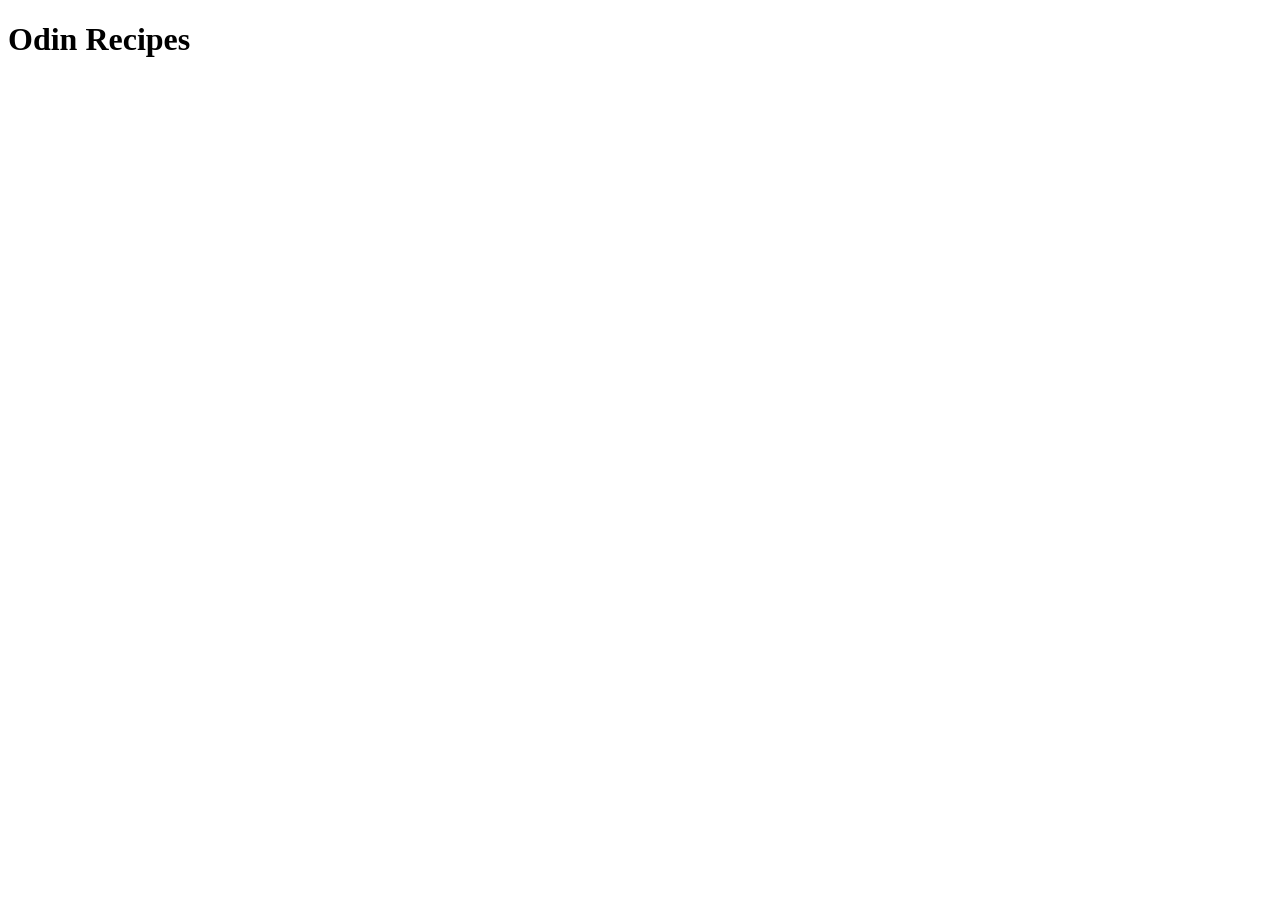
==== index.html @ 8083423e "Iteration 1: Initial Structure Create index.html for the project homepage and add a heading with the" ====
<!doctype html>
<html lang="en">
  <head>
    <meta charset="UTF-8" />
    <meta name="viewport" content="width=device-width, initial-scale=1.0" />
    <title>Odin Recipes</title>
  </head>
  <body>
    <h1>Odin Recipes</h1>
  </body>
</html>
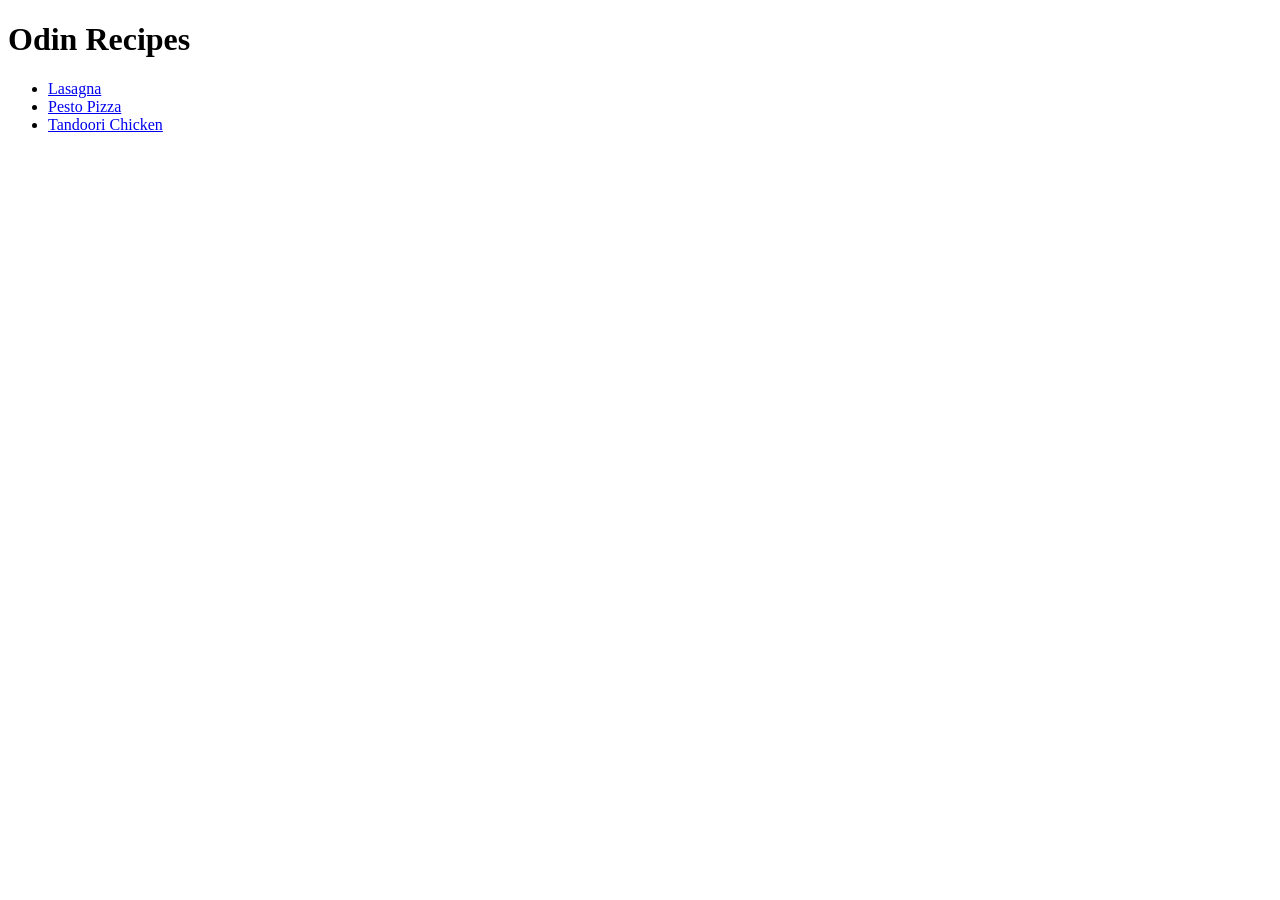
==== commit 72b741cb: "Iteration 4: Add recipes for Pizza and chicken - Create recipe pages for Pizza and chicken - Add ima" ====
--- a/index.html
+++ b/index.html
@@ -7,5 +7,11 @@
   </head>
   <body>
     <h1>Odin Recipes</h1>
+
+    <ul>
+      <li><a href="recipes/lasagna.html">Lasagna</a></li>
+      <li><a href="recipes/pizza.html">Pesto Pizza</a></li>
+      <li><a href="recipes/tandoori-chicken.html">Tandoori Chicken</a></li>
+    </ul>
   </body>
 </html>
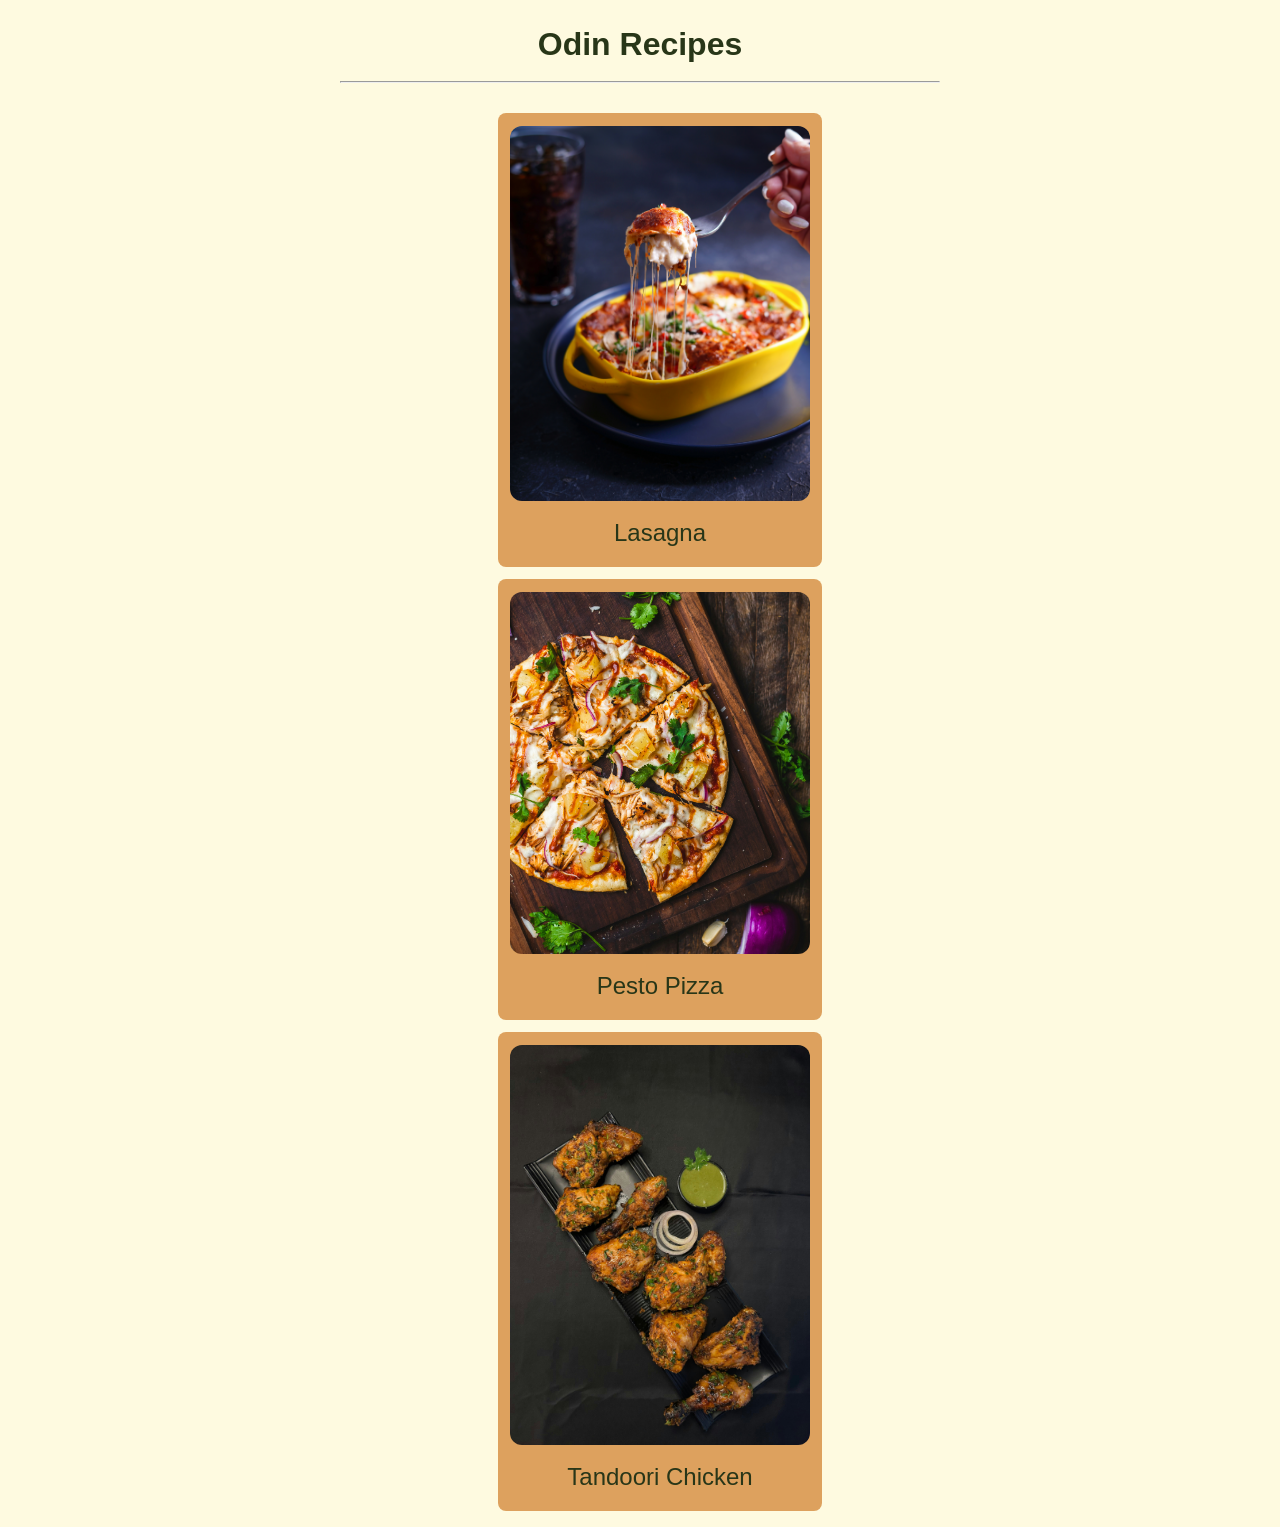
==== commit 1dbdd5d9: "Add styling to odin-recipes - Add classes, divs and spans to html files - Add styles.css with styles" ====
--- a/index.html
+++ b/index.html
@@ -4,14 +4,38 @@
     <meta charset="UTF-8" />
     <meta name="viewport" content="width=device-width, initial-scale=1.0" />
     <title>Odin Recipes</title>
+
+    <link rel="stylesheet" href="styles.css" />
   </head>
-  <body>
+  <body class="home">
     <h1>Odin Recipes</h1>
 
-    <ul>
-      <li><a href="recipes/lasagna.html">Lasagna</a></li>
-      <li><a href="recipes/pizza.html">Pesto Pizza</a></li>
-      <li><a href="recipes/tandoori-chicken.html">Tandoori Chicken</a></li>
+    <hr class="line" />
+
+    <ul id="recipes">
+      <li class="recipe-item">
+        <a href="recipes/lasagna.html">
+            <img src="images/lasagna.jpg" alt="Image of Lasagna" />
+            <p>Lasagna</p>
+          </div>
+        </a>
+      </li>
+      <li class="recipe-item">
+        <a href="recipes/pizza.html">
+          <div>
+            <img src="images/pizza.jpg" alt="Image of Lasagna" />
+            <p>Pesto Pizza</p>
+          </div>
+        </a>
+      </li>
+      <li class="recipe-item">
+        <a href="recipes/tandoori-chicken.html">
+          <div>
+            <img src="images/tandoori-chicken.jpg" alt="Image of Lasagna" />
+            <p>Tandoori Chicken</p>
+          </div>
+        </a>
+      </li>
     </ul>
   </body>
 </html>
--- a/styles.css
+++ b/styles.css
@@ -0,0 +1,112 @@
+* {
+  font-family: papyrus, Garamond, Sans-serif;
+}
+
+body {
+  background-color: #fefae0;
+}
+
+.home {
+  width: 600px;
+  margin: 16px auto;
+}
+
+h1 {
+  width: fit-content;
+  padding: 10px 0;
+  color: #283618;
+  margin: 0 auto;
+}
+
+.line {
+  color: red;
+}
+
+#recipes {
+  width: fit-content;
+  margin-left: auto;
+  margin-right: auto;
+  margin-top: 30px;
+}
+
+.recipe-item {
+  list-style-type: none;
+  margin: 12px auto;
+  background-color: #dda15e;
+  padding: 8px 12px;
+  display: block;
+  height: fit-content;
+  border-radius: 0.5em;
+}
+
+.recipe-item img {
+  width: 300px;
+  margin-top: 5px;
+  border-radius: 0.5em;
+}
+
+.recipe-item a,
+.home-btn {
+  text-decoration: none;
+  color: #283618;
+  text-align: center;
+  font-size: 24px;
+  display: block;
+}
+
+.recipe-item p {
+  margin: 12px auto;
+}
+
+.home-btn {
+  background-color: #dda15e;
+  width: fit-content;
+  margin: 8px auto;
+  padding: 12px 32px;
+}
+
+.recipe-item:hover,
+.home-btn:hover {
+  background-color: #bc6c25;
+}
+
+.recipe-page img {
+  display: block;
+  margin: 12px auto;
+  width: 400px;
+}
+
+.ingredients,
+.steps {
+  margin: 12px auto;
+  width: fit-content;
+}
+
+.steps li,
+.ingredients li {
+  color: #283618;
+}
+
+h2 {
+  margin-top: 48px;
+  text-align: center;
+  color: #283618;
+}
+
+.description p {
+  text-align: center;
+  color: #283618;
+}
+
+.recipe-page {
+  width: 600px;
+  margin: 32px auto;
+}
+
+.steps li,
+.ingredients li,
+.description p {
+  font-size: 20px;
+  margin-top: 0.5em;
+  line-height: 1.5em;
+}
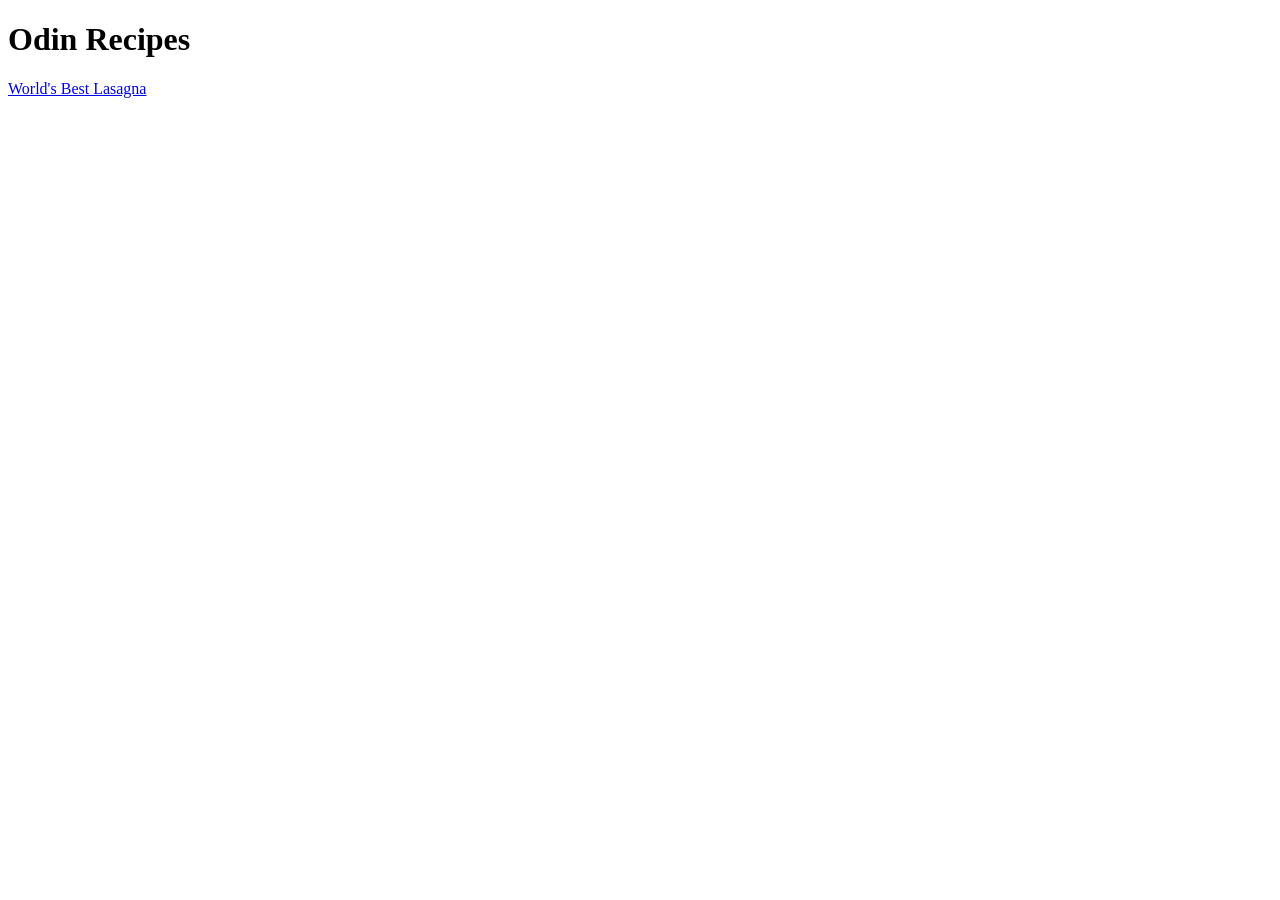
==== commit 45ff0a1d: "Create home page and recipe page (lasagna) - Add a home page that provides links to recipe pages - A" ====
--- a/index.html
+++ b/index.html
@@ -1,41 +1,13 @@
-<!doctype html>
-<html lang="en">
-  <head>
-    <meta charset="UTF-8" />
-    <meta name="viewport" content="width=device-width, initial-scale=1.0" />
-    <title>Odin Recipes</title>
-
-    <link rel="stylesheet" href="styles.css" />
-  </head>
-  <body class="home">
-    <h1>Odin Recipes</h1>
-
-    <hr class="line" />
-
-    <ul id="recipes">
-      <li class="recipe-item">
-        <a href="recipes/lasagna.html">
-            <img src="images/lasagna.jpg" alt="Image of Lasagna" />
-            <p>Lasagna</p>
-          </div>
-        </a>
-      </li>
-      <li class="recipe-item">
-        <a href="recipes/pizza.html">
-          <div>
-            <img src="images/pizza.jpg" alt="Image of Lasagna" />
-            <p>Pesto Pizza</p>
-          </div>
-        </a>
-      </li>
-      <li class="recipe-item">
-        <a href="recipes/tandoori-chicken.html">
-          <div>
-            <img src="images/tandoori-chicken.jpg" alt="Image of Lasagna" />
-            <p>Tandoori Chicken</p>
-          </div>
-        </a>
-      </li>
-    </ul>
-  </body>
-</html>
+<!doctype html>
+<html lang="en">
+  <head>
+    <meta charset="UTF-8" />
+    <meta name="viewport" content="width=device-width, initial-scale=1.0" />
+    <title>Odin Recipes</title>
+  </head>
+  <body>
+    <h1>Odin Recipes</h1>
+
+    <a href="./recipes/lasagna.html">World's Best Lasagna</a>
+  </body>
+</html>
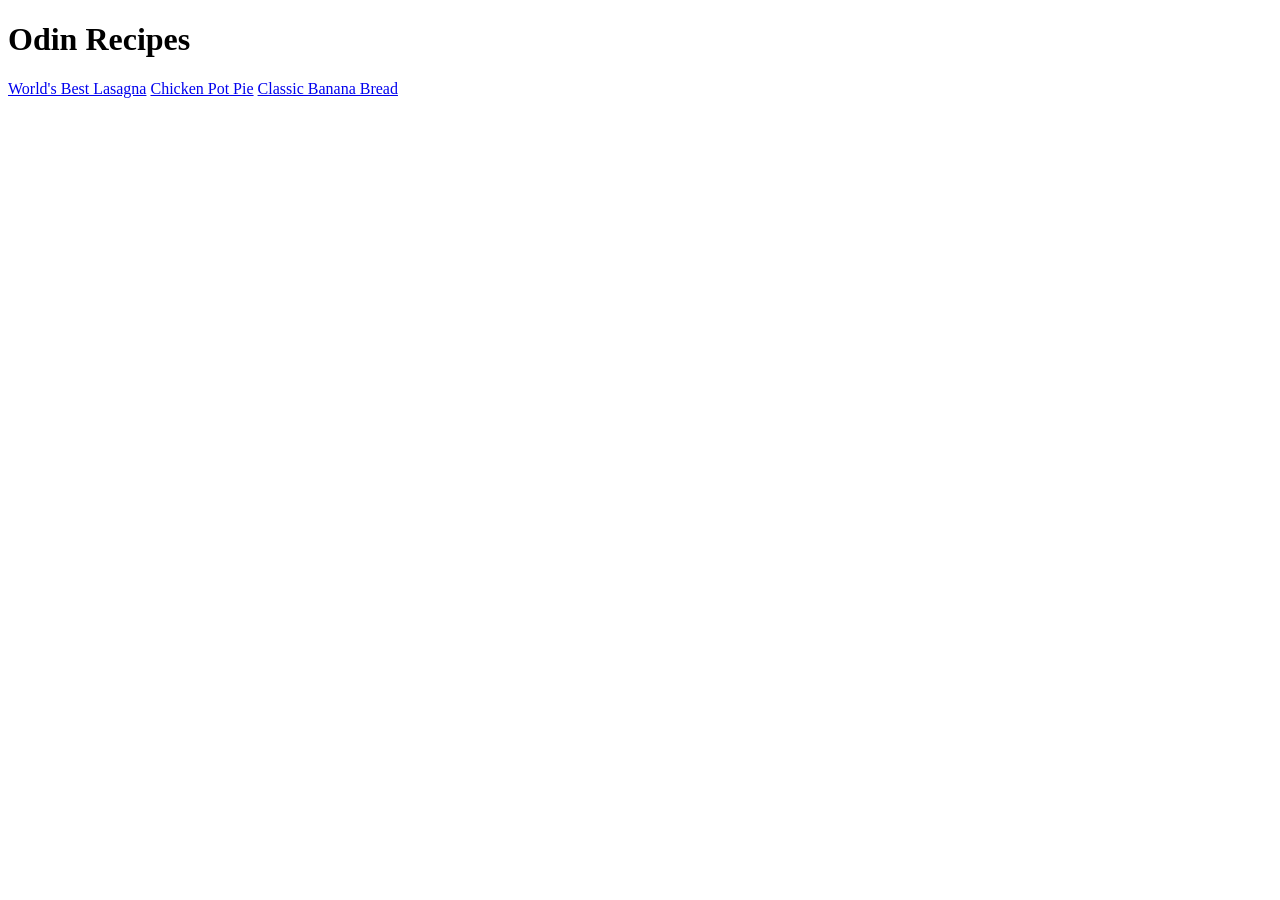
==== commit 2380e6f1: "Add recipe page for Chicken Pot Pie" ====
--- a/index.html
+++ b/index.html
@@ -9,5 +9,7 @@
     <h1>Odin Recipes</h1>
 
     <a href="./recipes/lasagna.html">World's Best Lasagna</a>
+    <a href="./recipes/chicken-pot-pie.html">Chicken Pot Pie</a>
+    <a href="./recipes/classic-banana-bread.html">Classic Banana Bread</a>
   </body>
 </html>
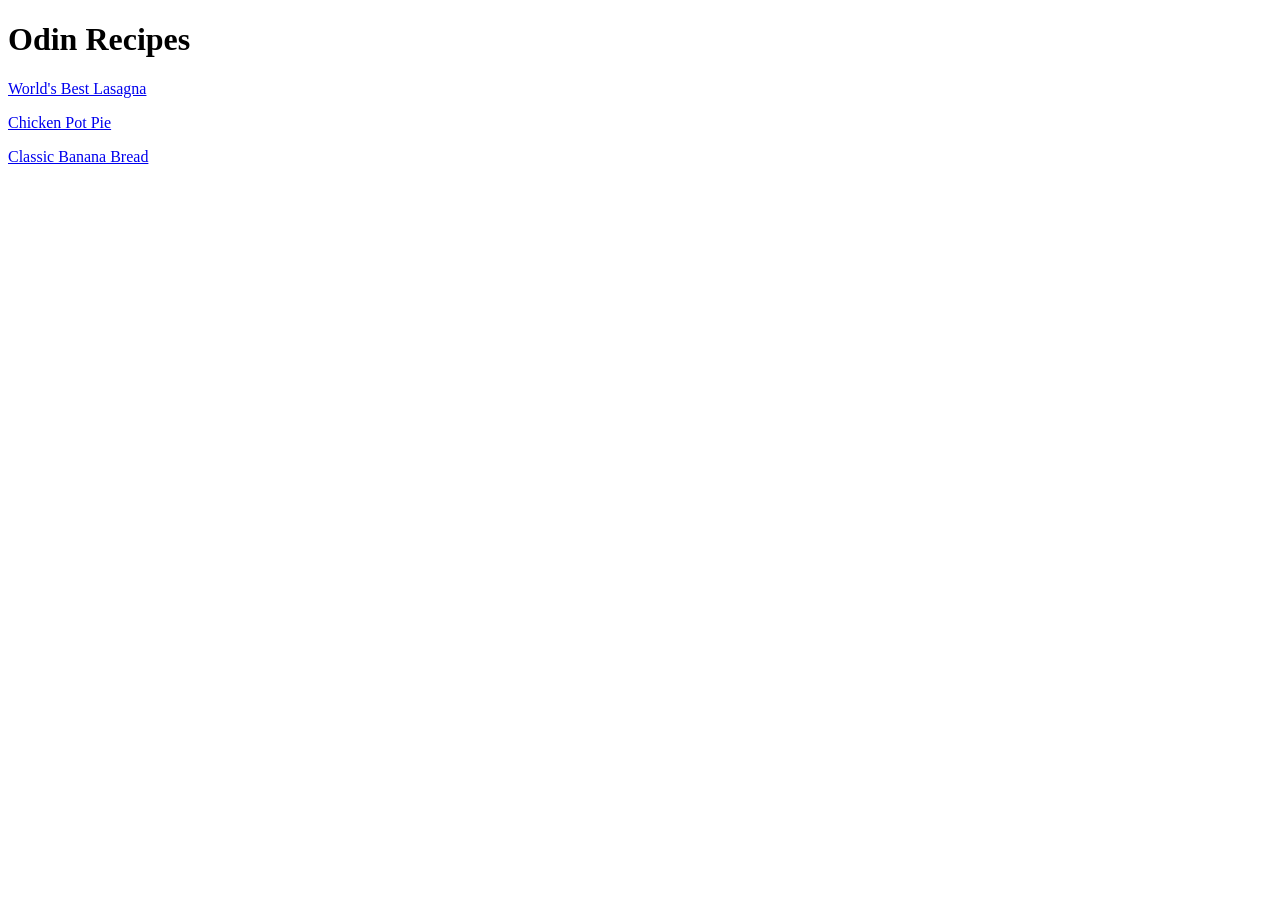
==== commit 0b92f1a8: "Add Banana bread recipe page and set height to 300 - Using width as 500 was causing height to increa" ====
--- a/index.html
+++ b/index.html
@@ -8,8 +8,10 @@
   <body>
     <h1>Odin Recipes</h1>
 
-    <a href="./recipes/lasagna.html">World's Best Lasagna</a>
-    <a href="./recipes/chicken-pot-pie.html">Chicken Pot Pie</a>
-    <a href="./recipes/classic-banana-bread.html">Classic Banana Bread</a>
+    <p><a href="./recipes/lasagna.html">World's Best Lasagna</a></p>
+    <p><a href="./recipes/chicken-pot-pie.html">Chicken Pot Pie</a></p>
+    <p>
+      <a href="./recipes/classic-banana-bread.html">Classic Banana Bread</a>
+    </p>
   </body>
 </html>
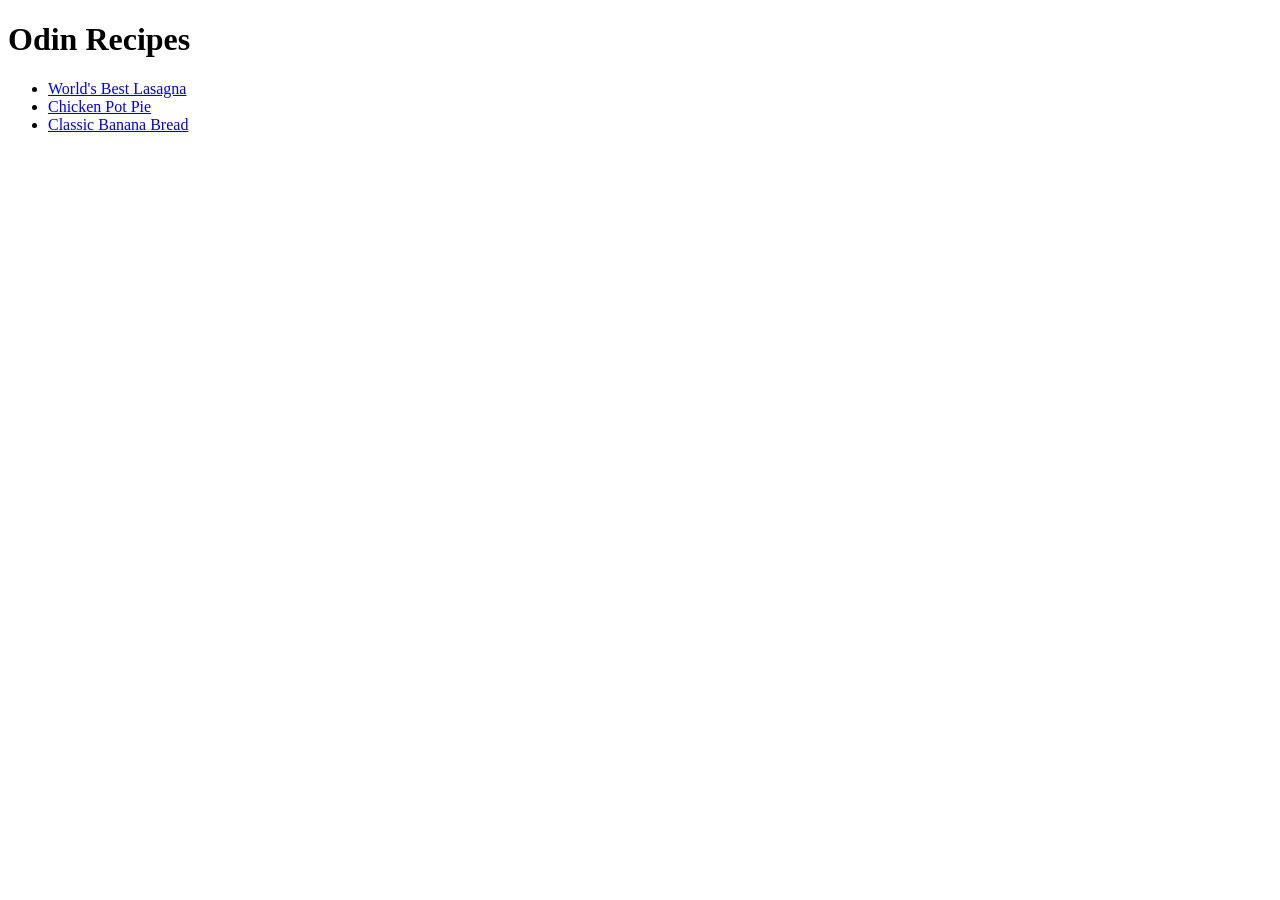
==== commit 89e3dd25: "Use list for recipes in Home page" ====
--- a/index.html
+++ b/index.html
@@ -8,10 +8,12 @@
   <body>
     <h1>Odin Recipes</h1>
 
-    <p><a href="./recipes/lasagna.html">World's Best Lasagna</a></p>
-    <p><a href="./recipes/chicken-pot-pie.html">Chicken Pot Pie</a></p>
-    <p>
-      <a href="./recipes/classic-banana-bread.html">Classic Banana Bread</a>
-    </p>
+    <ul>
+      <li><a href="./recipes/lasagna.html">World's Best Lasagna</a></li>
+      <li><a href="./recipes/chicken-pot-pie.html">Chicken Pot Pie</a></li>
+      <li>
+        <a href="./recipes/classic-banana-bread.html">Classic Banana Bread</a>
+      </li>
+    </ul>
   </body>
 </html>
